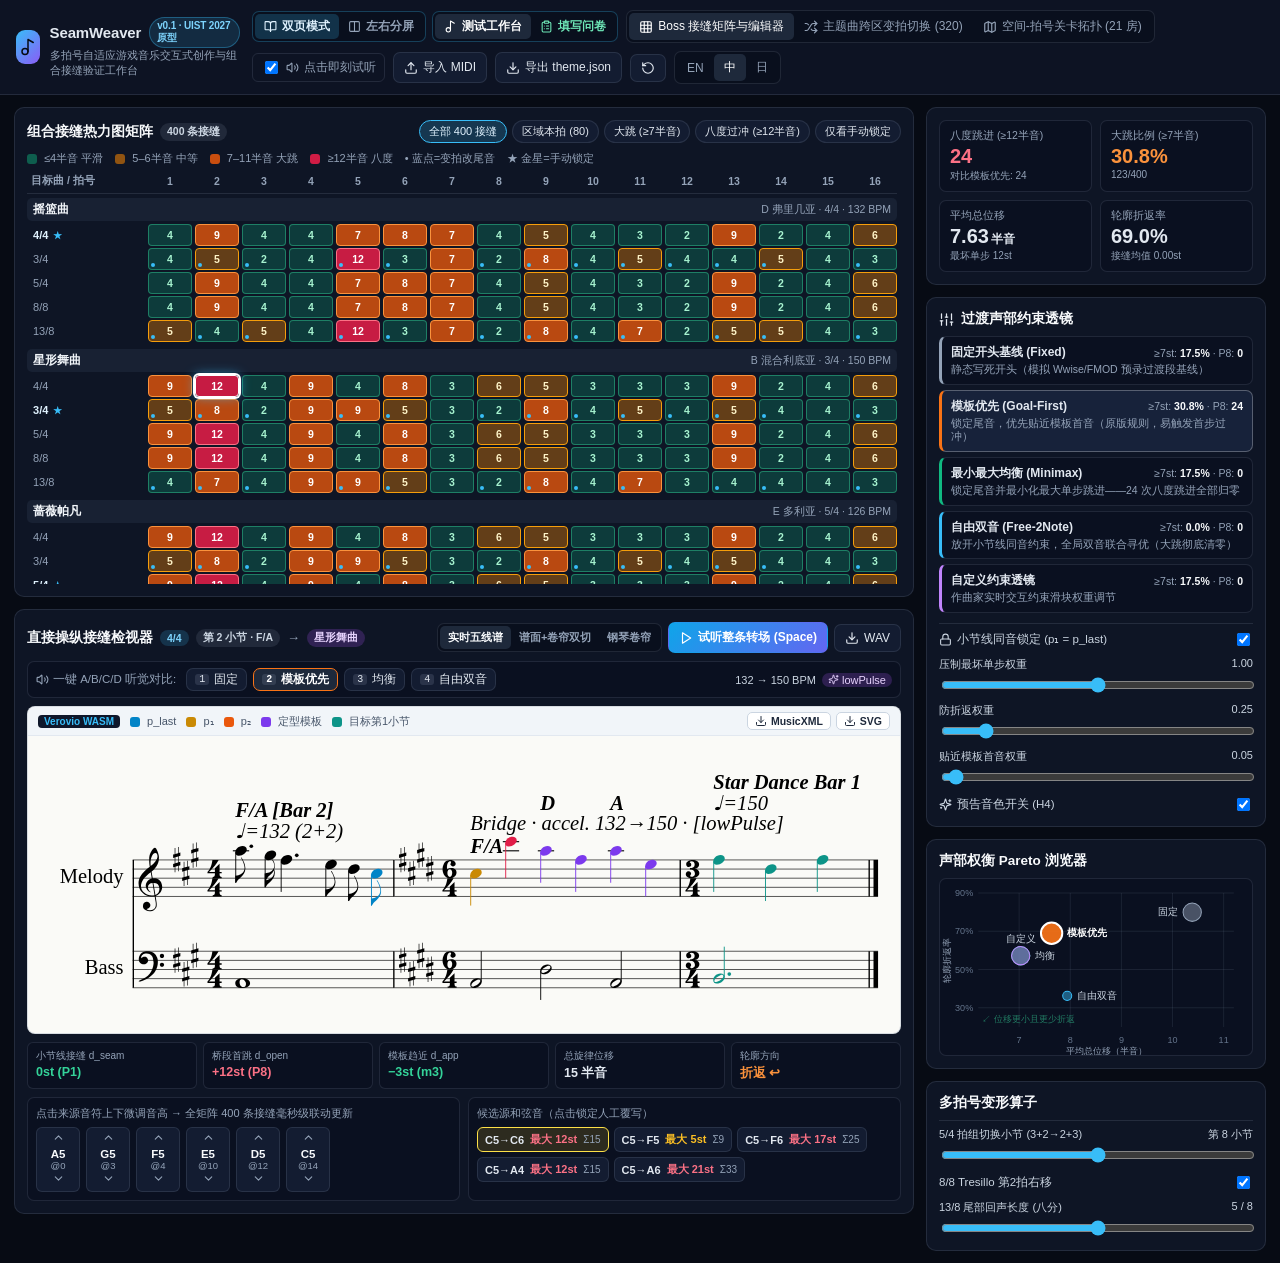
==== seamweaver/index.html @ 428456dc "Add hidden SeamWeaver user study app and survey under /seamweaver" ====
<!doctype html>
<html lang="en">
  <head>
    <meta charset="UTF-8" />
    <meta name="viewport" content="width=device-width, initial-scale=1.0" />
    <link rel="icon" href="data:image/svg+xml,<svg xmlns='http://www.w3.org/2000/svg' viewBox='0 0 32 32'><rect width='32' height='32' rx='8' fill='%2338bdf8'/><text x='16' y='22' text-anchor='middle' font-size='18' fill='%23070b14' font-weight='bold'>S</text></svg>" />
    <title>SeamWeaver — Interactive Polymetric Adaptive Music Authoring & Seam Verification</title>
    <script type="module" crossorigin src="./assets/index-zgmOmuV4.js"></script>
    <link rel="stylesheet" crossorigin href="./assets/index-CkxKCm-o.css">
  </head>
  <body>
    <div id="root"></div>
  </body>
</html>
---- seamweaver/assets/index-CkxKCm-o.css ----
:root{--bg: #070b14;--panel: #0e1525;--panel-2: #131c31;--border: rgba(148, 163, 184, .16);--text: #e2e8f0;--muted: #94a3b8;--cyan: #38bdf8;--emerald: #10b981;--purple: #a855f7;--amber: #f59e0b;--rose: #fb7185}*{box-sizing:border-box}html,body,#root{margin:0;padding:0;min-height:100vh;background:var(--bg);color:var(--text);font-family:-apple-system,BlinkMacSystemFont,Inter,Noto Sans SC,Hiragino Sans,sans-serif;font-size:13px;-webkit-font-smoothing:antialiased}.app-shell{display:flex;flex-direction:column;min-height:100vh}.topbar{display:flex;align-items:center;justify-content:space-between;gap:12px;padding:10px 16px;background:#0e1525f0;border-bottom:1px solid var(--border);position:sticky;top:0;z-index:20;-webkit-backdrop-filter:blur(8px);backdrop-filter:blur(8px)}.brand{display:flex;align-items:center;gap:10px}.brand-icon{width:34px;height:34px;border-radius:9px;background:linear-gradient(135deg,#38bdf8,#8b5cf6);display:grid;place-items:center;color:#070b14}.brand-title{font-size:15px;font-weight:700;letter-spacing:-.01em;display:flex;align-items:center;gap:8px}.version-pill{font-size:10px;font-weight:600;padding:2px 7px;border-radius:999px;background:#38bdf824;color:#7dd3fc;border:1px solid rgba(56,189,248,.35)}.brand-sub{font-size:11px;color:var(--muted)}.topbar-controls{display:flex;align-items:center;gap:8px;flex-wrap:wrap}.tab-switch,.lang-switch{display:inline-flex;background:#090f1d;border:1px solid var(--border);border-radius:7px;padding:2px}.tab-switch button,.lang-switch button{border:none;background:transparent;color:var(--muted);padding:5px 10px;border-radius:5px;cursor:pointer;display:inline-flex;align-items:center;gap:5px;font-size:12px;font-weight:500}.tab-switch button.active,.lang-switch button.active{background:#1e293b;color:#fff}.auto-audition-toggle{display:inline-flex;align-items:center;gap:5px;padding:4px 8px;border-radius:6px;border:1px solid var(--border);color:var(--muted);font-size:11.5px;cursor:pointer}.btn-ghost,.btn-primary,.btn-chip,.btn-ab{border:1px solid var(--border);background:#131c31;color:var(--text);border-radius:7px;padding:6px 10px;font-size:12px;cursor:pointer;display:inline-flex;align-items:center;gap:5px;transition:all .12s ease}.btn-ghost:hover,.btn-chip:hover,.btn-ab:hover{background:#1e293b;border-color:#94a3b861}.btn-primary{background:linear-gradient(135deg,#0ea5e9,#6366f1);border-color:transparent;color:#fff;font-weight:600}.btn-primary.playing{background:linear-gradient(135deg,#e11d48,#f97316)}.btn-warn{border-color:#fbbf2473;color:#fde68a}.btn-chip{padding:3px 9px;font-size:11px;border-radius:999px}.btn-chip.active{background:#38bdf833;border-color:#38bdf8;color:#e0f2fe}.btn-chip.btn-accent{background:#a855f738;border-color:#a855f7;color:#f3e8ff}.status-banner{background:#10b98124;border-bottom:1px solid rgba(16,185,129,.35);color:#a7f3d0;padding:6px 16px;display:flex;justify-content:space-between;align-items:center;font-size:12px}.status-banner button{background:none;border:none;color:inherit;cursor:pointer;font-size:15px}.workspace{display:grid;grid-template-columns:minmax(0,1fr) 340px;gap:12px;padding:12px 14px;flex:1}.left-main{display:flex;flex-direction:column;gap:12px;min-width:0}.right-rail{display:flex;flex-direction:column;gap:12px}.panel{background:var(--panel);border:1px solid var(--border);border-radius:10px;padding:12px}.panel-header{display:flex;align-items:center;justify-content:space-between;gap:8px;flex-wrap:wrap;margin-bottom:8px}.panel-title-row{display:flex;align-items:center;gap:7px;flex-wrap:wrap}.panel-header h2{margin:0;font-size:13.5px;font-weight:700;color:#f8fafc}.badge{font-size:10.5px;font-weight:600;padding:2px 7px;border-radius:999px;display:inline-flex;align-items:center;gap:4px}.badge-subtle{background:#94a3b824;color:#cbd5e1}.badge-cyan{background:#38bdf82e;color:#7dd3fc}.badge-purple{background:#a855f738;color:#e9d5ff}.badge-blue{background:#3b82f638;color:#93c5fd}.badge-gold{background:#facc1533;color:#fde047}.arrow-sep{color:var(--muted)}.filter-row{display:flex;gap:5px;flex-wrap:wrap}.matrix-legend{display:flex;align-items:center;gap:12px;flex-wrap:wrap;font-size:11px;color:var(--muted);margin-bottom:8px}.swatch{display:inline-block;width:10px;height:10px;border-radius:3px;margin-right:4px;vertical-align:middle}.matrix-scroll{overflow-x:auto;max-height:410px;overflow-y:auto;padding-right:4px}.matrix-bar-header,.matrix-row{display:grid;gap:3px;align-items:center}.matrix-bar-header{position:sticky;top:0;background:var(--panel);z-index:4;padding-bottom:5px;border-bottom:1px solid var(--border);margin-bottom:4px}.matrix-corner,.matrix-bar-col{font-size:10.5px;font-weight:600;color:var(--muted);text-align:center}.matrix-corner{text-align:left;padding-left:4px}.matrix-track-group{margin-bottom:7px}.matrix-track-banner{display:flex;align-items:baseline;justify-content:space-between;padding:3px 6px;background:#1e293ba6;border-radius:5px;margin-bottom:3px}.track-name{font-weight:700;font-size:12px;color:#f1f5f9}.track-meta{font-size:10.5px;color:var(--muted)}.matrix-row{margin-bottom:2px}.matrix-row-label{display:flex;align-items:center;gap:5px;padding-left:6px;font-size:11px;color:var(--muted)}.matrix-row-label.is-canonical{color:#e0f2fe;font-weight:700}.meter-pill{font-variant-numeric:tabular-nums}.canon-tag{color:#38bdf8;font-size:10px}.matrix-cell{position:relative;height:22px;border-radius:4px;border:1px solid transparent;font-size:10.5px;font-weight:700;font-variant-numeric:tabular-nums;cursor:pointer;display:grid;place-items:center;padding:0;transition:transform .08s ease}.matrix-cell:hover{transform:scale(1.12);z-index:3}.matrix-cell.selected{box-shadow:0 0 0 2px #fff,0 0 12px #38bdf8b3;z-index:4}.matrix-cell.dimmed{opacity:.14}.cell-bdot{position:absolute;bottom:2px;left:2px;width:4px;height:4px;border-radius:50%;background:#38bdf8}.cell-pin{position:absolute;top:-1px;right:1px;font-size:8px;color:#fde047}.inspector-actions{display:flex;align-items:center;gap:6px}.ab-bar{display:flex;align-items:center;gap:6px;flex-wrap:wrap;margin-bottom:8px;padding:6px 8px;background:#0a1020;border:1px solid var(--border);border-radius:7px}.ab-label{display:inline-flex;align-items:center;gap:4px;color:var(--muted);font-size:11.5px;margin-right:4px}.btn-ab{padding:3px 8px;font-size:11.5px}.btn-ab.active{background:#1e293b;color:#fff;font-weight:700}.btn-ab kbd{background:#94a3b82e;padding:0 4px;border-radius:3px;font-size:10px}.tempo-pill{margin-left:auto;font-size:11px;color:#cbd5e1;display:inline-flex;align-items:center;gap:6px}.preview-tag{display:inline-flex;align-items:center;gap:3px;background:#a855f738;color:#e9d5ff;padding:1px 6px;border-radius:999px}.piano-roll-wrap{background:#090e1a;border:1px solid var(--border);border-radius:8px;overflow:hidden}.piano-roll-svg{width:100%;height:auto;display:block}.seam-readout-strip{display:grid;grid-template-columns:repeat(5,1fr);gap:6px;margin-top:8px}.readout-box{background:#0a1020;border:1px solid var(--border);border-radius:6px;padding:6px 8px;display:flex;flex-direction:column;gap:2px}.r-label{font-size:10px;color:var(--muted)}.r-val{font-size:12.5px;font-weight:700;font-variant-numeric:tabular-nums}.inspector-subgrid{display:grid;grid-template-columns:1fr 1fr;gap:8px;margin-top:8px}.subbox{background:#0a1020;border:1px solid var(--border);border-radius:7px;padding:8px}.subbox-title{font-size:11px;color:var(--muted);margin-bottom:6px}.note-nudge-row{display:flex;gap:6px;flex-wrap:wrap}.note-chip{display:flex;flex-direction:column;align-items:center;background:#131c31;border:1px solid var(--border);border-radius:6px;padding:2px 5px;min-width:44px}.nudge-btn{background:none;border:none;color:var(--muted);cursor:pointer;padding:1px}.nudge-btn:hover{color:#38bdf8}.note-name{font-weight:700;font-size:11.5px;color:#f8fafc}.note-step{font-size:9.5px;color:var(--muted)}.cand-list{display:flex;flex-wrap:wrap;gap:5px}.cand-pill{border:1px solid var(--border);background:#131c31;color:var(--text);border-radius:6px;padding:4px 7px;font-size:11px;cursor:pointer;display:inline-flex;align-items:center;gap:6px}.cand-pill:hover{border-color:#38bdf8}.cand-pill.current{border-color:#fde047;background:#facc1524}.cand-pitches,.cand-max{font-weight:700}.cand-tot{color:var(--muted);font-size:10px}.kpi-grid{display:grid;grid-template-columns:1fr 1fr;gap:8px}.kpi-card{background:#0a1020;border:1px solid var(--border);border-radius:7px;padding:8px 10px;display:flex;flex-direction:column;gap:2px}.kpi-label{font-size:10.5px;color:var(--muted)}.kpi-value{font-size:20px;font-weight:800;font-variant-numeric:tabular-nums;line-height:1.1}.kpi-value small{font-size:12px;font-weight:600;margin-left:2px}.kpi-delta{font-size:10px;color:var(--muted)}.strategy-list{display:flex;flex-direction:column;gap:5px;margin-bottom:10px}.strat-card{text-align:left;background:#0a1020;border:1px solid var(--border);border-left:3.5px solid transparent;border-radius:7px;padding:7px 9px;cursor:pointer;color:var(--text)}.strat-card.active{background:#17223a;border-color:#ffffff47}.strat-top{display:flex;justify-content:space-between;align-items:center;margin-bottom:2px}.strat-name{font-weight:700;font-size:12px}.strat-mini{font-size:10.5px;color:var(--muted)}.strat-mini b{color:#f8fafc}.strat-desc{font-size:10.5px;color:var(--muted);line-height:1.3}.sliders-box{display:flex;flex-direction:column;gap:8px;padding-top:6px;border-top:1px solid var(--border)}.toggle-row{display:flex;justify-content:space-between;align-items:center;font-size:11.5px;color:#cbd5e1;cursor:pointer}.toggle-row span{display:inline-flex;align-items:center;gap:5px}.slider-row{display:flex;flex-direction:column;gap:3px}.slider-head{display:flex;justify-content:space-between;font-size:11px;color:#cbd5e1}.slider-row input[type=range]{width:100%;accent-color:#38bdf8}.pareto-svg{width:100%;height:auto;display:block;background:#0a1020;border:1px solid var(--border);border-radius:7px}.spatial-desc{margin:0;color:var(--muted);font-size:12px}.spatial-svg{width:100%;height:auto;background:#090e1a;border:1px solid var(--border);border-radius:8px;display:block}.spatial-legend{display:flex;gap:14px;flex-wrap:wrap;margin-top:10px;font-size:11.5px;color:var(--muted)}.cross-meter-wrap{display:flex;flex-direction:column;gap:12px}.preset-grid{display:grid;grid-template-columns:repeat(3,1fr);gap:8px}.preset-card{text-align:left;background:#0a1020;border:1px solid var(--border);border-radius:8px;padding:8px 10px;cursor:pointer;color:var(--text);transition:all .12s ease}.preset-card:hover{border-color:#38bdf88c;background:#131e36}.preset-card.active{border-color:#38bdf8;background:#38bdf824}.preset-top{display:flex;justify-content:space-between;align-items:center;gap:6px;margin-bottom:3px}.preset-label{font-weight:700;font-size:12px;color:#f8fafc}.preset-portal{font-size:10px;font-family:ui-monospace,SFMono-Regular,Menlo,monospace;padding:1px 6px;border-radius:4px;background:#facc1526;color:#fde047}.preset-note{font-size:10.5px;color:var(--muted);line-height:1.35}.cross-controls-row{display:flex;align-items:center;gap:10px;flex-wrap:wrap;margin-bottom:10px}.meter-picker-group,.bpm-mode-toggle{display:inline-flex;align-items:center;gap:5px;flex-wrap:wrap}.bpm-mode-toggle{margin-left:auto;color:var(--muted)}.picker-label{font-size:11.5px;color:var(--muted);font-weight:600}.cross-bar-strip{display:grid;grid-template-columns:repeat(8,1fr);gap:5px}.cross-bar-btn{background:#0a1020;border:1px solid var(--border);border-radius:6px;padding:5px 6px;color:var(--text);cursor:pointer;display:flex;flex-direction:column;align-items:center;gap:1px;transition:transform .08s ease}.cross-bar-btn:hover{transform:translateY(-1px);background:#131e36}.cross-bar-btn.selected{background:#1d2b48;box-shadow:0 0 0 1.5px #fff}.cb-num{font-size:10px;color:var(--muted);font-weight:600}.cb-chord{font-size:11.5px;font-weight:700;color:#f8fafc}.cb-leap{font-size:10.5px;font-weight:700}.view-mode-switch{display:inline-flex;background:#090f1d;border:1px solid var(--border);border-radius:7px;padding:2px}.view-mode-switch button{border:none;background:transparent;color:var(--muted);padding:4px 8px;border-radius:5px;font-size:11px;font-weight:600;cursor:pointer}.view-mode-switch button.active{background:#1e293b;color:#f8fafc}.score-card{background:#fafaf7;border:1px solid rgba(148,163,184,.35);border-radius:8px;overflow:hidden;margin-bottom:8px;color:#1e293b}.score-toolbar{display:flex;justify-content:space-between;align-items:center;gap:8px;flex-wrap:wrap;padding:5px 10px;background:#f1f5f9;border-bottom:1px solid #e2e8f0;font-size:11px;color:#475569}.score-legend{display:flex;align-items:center;gap:10px;flex-wrap:wrap}.score-engine-badge{font-size:10px;font-weight:700;padding:1px 6px;border-radius:4px;background:#0f172a;color:#38bdf8}.score-export-btns{display:inline-flex;gap:5px}.btn-score-mini{border:1px solid #cbd5e1;background:#fff;color:#1e293b;border-radius:5px;padding:2px 7px;font-size:10.5px;font-weight:600;cursor:pointer;display:inline-flex;align-items:center;gap:4px}.btn-score-mini:hover{background:#e2e8f0}.score-svg-host{padding:6px 10px 8px;overflow-x:auto}.score-svg-host svg{width:100%;height:auto;display:block}.score-svg-host g.sw-note-active{fill:#0284c7!important;stroke:#0284c7!important;filter:drop-shadow(0 0 6px rgba(14,165,233,.75))}.score-loading{display:flex;align-items:center;justify-content:center;gap:8px;padding:26px 12px;font-size:12px;color:#475569}.score-error{padding:12px;color:#be123c;font-size:12px}@keyframes spin{0%{transform:rotate(0)}to{transform:rotate(360deg)}}.spin{animation:spin 1s linear infinite}@media(max-width:1150px){.workspace{grid-template-columns:1fr}.preset-grid{grid-template-columns:repeat(2,1fr)}}.app-shell.split-mode{height:100vh;overflow:hidden}.study-mode-group{display:inline-flex;align-items:center;gap:6px}.layout-switch,.page-switch{display:inline-flex;background:#090f1d;border:1px solid rgba(56,189,248,.28);border-radius:7px;padding:2px}.layout-switch button,.page-switch button{border:none;background:transparent;color:var(--muted);padding:5px 9px;border-radius:5px;cursor:pointer;display:inline-flex;align-items:center;gap:5px;font-size:11.5px;font-weight:600;white-space:nowrap}.layout-switch button.active{background:#38bdf833;color:#e0f2fe}.page-switch button.active{background:#1e293b;color:#fff}.page-switch button.survey-cta{color:#6ee7b7}.page-switch button.survey-cta.active{background:linear-gradient(135deg,#059669,#0284c7);color:#fff}.split-container{display:flex;flex:1;min-height:0;overflow:hidden;position:relative}.split-left-pane{overflow-y:auto;overflow-x:hidden;min-width:0;height:100%;container-type:inline-size;container-name:studio}@container studio (max-width: 1120px){.workspace{grid-template-columns:1fr}.preset-grid{grid-template-columns:repeat(2,1fr)}}.split-divider{width:9px;flex-shrink:0;cursor:col-resize;background:#0b1222;border-left:1px solid var(--border);border-right:1px solid var(--border);display:flex;align-items:center;justify-content:center;transition:background .12s ease;-webkit-user-select:none;user-select:none}.split-divider:after{content:"";width:3px;height:44px;border-radius:999px;background:#94a3b873}.split-divider:hover,.split-divider.dragging{background:#38bdf838}.split-divider:hover:after,.split-divider.dragging:after{background:#38bdf8}.split-right-pane{display:flex;flex-direction:column;min-width:0;height:100%;background:#f1f5f9}.survey-pane-header{display:flex;align-items:center;justify-content:space-between;gap:10px;padding:7px 12px;background:#0f172a;border-bottom:1px solid rgba(148,163,184,.22);color:#e2e8f0;font-size:12px;flex-shrink:0}.survey-pane-title{display:inline-flex;align-items:center;gap:6px;font-weight:700;color:#7dd3fc}.survey-ext-link{display:inline-flex;align-items:center;gap:4px;font-size:11.5px;font-weight:600;color:#cbd5e1;text-decoration:none;padding:3px 8px;border-radius:5px;border:1px solid rgba(148,163,184,.25);background:#1e293b99}.survey-ext-link:hover{color:#fff;border-color:#38bdf8}.survey-iframe-wrap{position:relative;flex:1;min-height:0;display:flex}.survey-iframe{width:100%;height:100%;flex:1;border:none;background:#f8fafc}.iframe-drag-shield{position:absolute;top:0;right:0;bottom:0;left:0;z-index:10;cursor:col-resize}.full-survey-page{display:flex;flex-direction:column;flex:1;min-height:calc(100vh - 58px)}.full-page-bar{padding:8px 18px}.btn-back-studio{border:1px solid rgba(56,189,248,.45);background:#38bdf829;color:#e0f2fe;border-radius:6px;padding:4px 10px;font-size:12px;font-weight:600;cursor:pointer;display:inline-flex;align-items:center;gap:5px}.btn-back-studio:hover{background:#38bdf847}.full-survey-iframe{min-height:calc(100vh - 100px)}@media(max-width:860px){.app-shell.split-mode{height:auto;overflow:visible}.split-container{flex-direction:column;overflow:visible}.split-left-pane,.split-right-pane{width:100%!important;height:auto}.split-divider{display:none}.split-right-pane{min-height:75vh}}
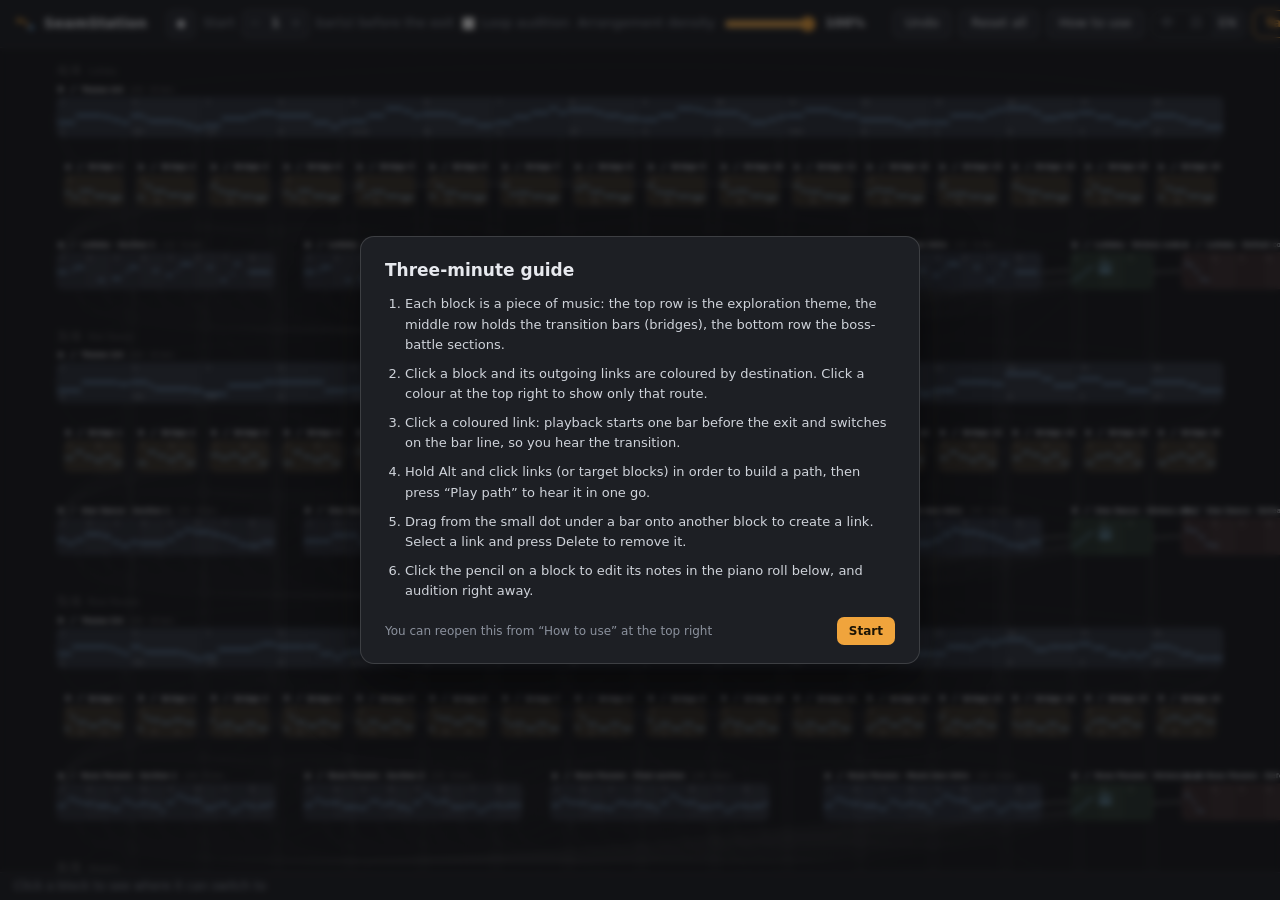
==== commit a3a20a93: "Replace SeamWeaver with the SeamStation web workstation under /seamweaver Transition graph with audi" ====
--- a/seamweaver/index.html
+++ b/seamweaver/index.html
@@ -1,14 +1,66 @@
 <!doctype html>
-<html lang="en">
-  <head>
-    <meta charset="UTF-8" />
-    <meta name="viewport" content="width=device-width, initial-scale=1.0" />
-    <link rel="icon" href="data:image/svg+xml,<svg xmlns='http://www.w3.org/2000/svg' viewBox='0 0 32 32'><rect width='32' height='32' rx='8' fill='%2338bdf8'/><text x='16' y='22' text-anchor='middle' font-size='18' fill='%23070b14' font-weight='bold'>S</text></svg>" />
-    <title>SeamWeaver — Interactive Polymetric Adaptive Music Authoring & Seam Verification</title>
-    <script type="module" crossorigin src="./assets/index-zgmOmuV4.js"></script>
-    <link rel="stylesheet" crossorigin href="./assets/index-CkxKCm-o.css">
-  </head>
-  <body>
-    <div id="root"></div>
-  </body>
+<html lang="zh">
+<head>
+<meta charset="utf-8">
+<meta name="viewport" content="width=device-width, initial-scale=1">
+<meta name="robots" content="noindex">
+<title>SeamStation</title>
+<link rel="icon" href="data:image/svg+xml,<svg xmlns='http://www.w3.org/2000/svg' viewBox='0 0 32 32'><rect width='32' height='32' rx='8' fill='%231d1f24'/><path d='M8 11h6c5 0 3 10 9 10h1' fill='none' stroke='%23f0a43c' stroke-width='2.4' stroke-linecap='round'/><circle cx='8' cy='11' r='3' fill='%23f0a43c'/><circle cx='24' cy='21' r='3' fill='%2362b0ff'/></svg>">
+<link rel="stylesheet" href="style.css?v=7cf97dd6">
+</head>
+<body>
+<header id="bar">
+  <div class="brand">
+    <svg viewBox="0 0 32 32" width="22" height="22" aria-hidden="true"><path d="M7 11h7c5 0 3 10 9 10h2" fill="none" stroke="#f0a43c" stroke-width="2.4" stroke-linecap="round"/><circle cx="7" cy="11" r="3.2" fill="#f0a43c"/><circle cx="25" cy="21" r="3.2" fill="#62b0ff"/></svg>
+    <span>SeamStation</span>
+  </div>
+  <div class="group">
+    <button id="btnStop" class="icon" title="Space"><svg viewBox="0 0 16 16" width="12" height="12"><rect x="3" y="3" width="10" height="10" rx="1.5" fill="currentColor"/></svg></button>
+    <label class="field"><span data-t="preroll"></span>
+      <span class="stepper"><button id="preMinus">−</button><b id="preVal">1</b><button id="prePlus">+</button></span>
+      <span data-t="prerollUnit"></span></label>
+    <label class="check"><input type="checkbox" id="loop"><span data-t="loop"></span></label>
+    <label class="field"><span data-t="thickness"></span><input type="range" id="thick" min="0" max="1" step="0.01" value="1"><b id="thickVal">100%</b></label>
+  </div>
+  <div class="group" id="chainBox" hidden>
+    <button id="btnChain" class="primary"><svg viewBox="0 0 16 16" width="11" height="11"><path d="M4 2.5v11l9-5.5z" fill="currentColor"/></svg><span data-t="chain"></span><b id="chainN"></b></button>
+    <button id="btnChainClear" data-t="clear"></button>
+  </div>
+  <div class="spacer"></div>
+  <div class="group">
+    <button id="btnUndo" data-t="undo" title="⌘Z"></button>
+    <button id="btnReset" data-t="reset"></button>
+    <button id="btnHelp" data-t="help"></button>
+    <span class="langs" id="langs"></span>
+    <a id="btnSurvey" class="primary ghost" href="survey.html" data-t="survey"></a>
+  </div>
+</header>
+<main id="stage">
+  <canvas id="graph"></canvas>
+  <aside id="legend" hidden><h4 data-t="channels"></h4><ul id="legendList"></ul></aside>
+  <section id="editor" hidden>
+    <div class="edbar">
+      <b id="edName"></b><span id="edMeta" class="dim"></span>
+      <div id="edTracks" class="tabs"></div>
+      <div class="spacer"></div>
+      <label class="check"><input type="checkbox" id="edGhost" checked><span data-t="ghost"></span></label>
+      <button id="edPlay" data-t="playBlock"></button>
+      <button id="edFrom" data-t="playFromSource"></button>
+      <button id="edReset" data-t="resetBlock"></button>
+      <button id="edClose" class="icon" title="Esc">✕</button>
+    </div>
+    <canvas id="roll"></canvas>
+    <div class="edhint dim" data-t="edHint"></div>
+  </section>
+</main>
+<footer id="status">
+  <span id="stPlay"></span>
+  <span id="stLink"></span>
+  <span class="spacer"></span>
+  <span id="stHint" class="dim"></span>
+</footer>
+<div id="toast" hidden></div>
+<div id="help" hidden><div class="card"><h2 data-t="helpTitle"></h2><ol id="helpList"></ol><div class="row"><span class="dim" data-t="dontShow"></span><button id="helpOk" class="primary" data-t="helpOk"></button></div></div></div>
+<script type="module" src="app.js?v=7cf97dd6"></script>
+</body>
 </html>
--- a/seamweaver/style.css
+++ b/seamweaver/style.css
@@ -0,0 +1,69 @@
+:root {
+  --bg: #131417; --canvas: #17181c; --panel: #1d1f24; --panel2: #262930; --line: rgba(255,255,255,.08); --line2: rgba(255,255,255,.14);
+  --text: #e7e9ee; --dim: #8b919d; --accent: #f0a43c; --play: #62b0ff; --danger: #ff7a7a;
+  --font: "Inter", system-ui, -apple-system, "PingFang SC", "Hiragino Sans", "Yu Gothic UI", "Noto Sans CJK SC", "Segoe UI", sans-serif;
+}
+* { box-sizing: border-box; }
+html, body { height: 100%; margin: 0; background: var(--bg); color: var(--text); font: 13px/1.4 var(--font); overflow: hidden; -webkit-font-smoothing: antialiased; }
+button, input, a { font: inherit; color: inherit; }
+[hidden] { display: none !important; }
+.dim { color: var(--dim); }
+.spacer { flex: 1; }
+
+#bar { height: 48px; white-space: nowrap; overflow: hidden; display: flex; align-items: center; gap: 14px; padding: 0 14px; background: var(--panel); border-bottom: 1px solid var(--line); user-select: none; }
+.brand { display: flex; align-items: center; gap: 8px; font-weight: 650; letter-spacing: .2px; font-size: 14px; margin-right: 6px; }
+.group { display: flex; align-items: center; gap: 8px; flex: none; }
+.group + .group { padding-left: 14px; border-left: 1px solid var(--line); }
+.spacer + .group { border-left: 0; }
+button, a.primary { height: 28px; padding: 0 11px; border-radius: 7px; border: 1px solid var(--line2); background: var(--panel2); cursor: pointer; display: inline-flex; align-items: center; gap: 6px; text-decoration: none; white-space: nowrap; transition: background .12s, border-color .12s; }
+button:hover, a.primary:hover { background: #30343c; border-color: rgba(255,255,255,.22); }
+button:active { transform: translateY(.5px); }
+button.icon { width: 28px; padding: 0; justify-content: center; }
+button.primary, a.primary { background: var(--accent); border-color: transparent; color: #1b1405; font-weight: 600; }
+button.primary:hover, a.primary:hover { background: #f6b458; }
+a.primary.ghost { background: transparent; border-color: var(--accent); color: var(--accent); }
+a.primary.ghost:hover { background: rgba(240,164,60,.12); }
+button.primary b { background: rgba(0,0,0,.18); border-radius: 9px; padding: 0 6px; font-size: 11px; }
+.field { display: inline-flex; align-items: center; gap: 7px; color: var(--dim); }
+.field b { color: var(--text); font-weight: 600; font-variant-numeric: tabular-nums; min-width: 14px; text-align: center; }
+.stepper { display: inline-flex; align-items: center; border: 1px solid var(--line2); border-radius: 7px; overflow: hidden; background: var(--panel2); }
+.stepper button { border: 0; border-radius: 0; height: 26px; width: 24px; padding: 0; justify-content: center; background: transparent; }
+.stepper b { padding: 0 4px; }
+.check { display: inline-flex; align-items: center; gap: 6px; cursor: pointer; color: var(--dim); }
+.check input { accent-color: var(--accent); margin: 0; }
+input[type=range] { width: 92px; accent-color: var(--accent); }
+.langs { display: inline-flex; border: 1px solid var(--line2); border-radius: 7px; overflow: hidden; }
+.langs button { border: 0; border-radius: 0; height: 26px; padding: 0 8px; background: transparent; color: var(--dim); }
+.langs button.on { background: var(--panel2); color: var(--text); }
+
+#stage { position: absolute; top: 48px; bottom: 28px; left: 0; right: 0; display: flex; flex-direction: column; }
+#graph { flex: 1; width: 100%; min-height: 0; display: block; background: var(--canvas); cursor: default; touch-action: none; }
+#legend { position: absolute; top: 14px; right: 14px; min-width: 200px; background: rgba(29,31,36,.94); backdrop-filter: blur(8px); border: 1px solid var(--line2); border-radius: 11px; box-shadow: 0 10px 30px rgba(0,0,0,.35); user-select: none; }
+#legend h4 { margin: 0; padding: 9px 12px 7px; font-size: 11px; font-weight: 600; color: var(--dim); letter-spacing: .3px; cursor: grab; }
+#legend ul { list-style: none; margin: 0; padding: 0 5px 6px; }
+#legend li { display: flex; align-items: center; gap: 9px; padding: 6px 8px; border-radius: 7px; cursor: pointer; }
+#legend li:hover { background: rgba(255,255,255,.06); }
+#legend li.on { background: rgba(255,255,255,.1); }
+#legend li.off { opacity: .38; }
+#legend i { width: 12px; height: 12px; border-radius: 4px; flex: none; }
+#legend em { font-style: normal; color: var(--dim); margin-left: auto; padding-left: 12px; font-variant-numeric: tabular-nums; font-size: 12px; }
+
+#editor { height: 46%; min-height: 260px; background: var(--panel); border-top: 1px solid var(--line2); display: flex; flex-direction: column; }
+.edbar { display: flex; align-items: center; gap: 9px; padding: 8px 12px; border-bottom: 1px solid var(--line); flex-wrap: wrap; }
+.edbar b { font-size: 13px; }
+.tabs { display: flex; gap: 4px; flex-wrap: wrap; margin-left: 8px; }
+.tabs button { height: 26px; padding: 0 9px; background: transparent; color: var(--dim); }
+.tabs button.on { background: var(--panel2); color: var(--text); border-color: rgba(255,255,255,.28); }
+.tabs button i { width: 8px; height: 8px; border-radius: 50%; }
+#roll { flex: 1; min-height: 0; width: 100%; display: block; background: #16171b; touch-action: none; }
+.edhint { padding: 5px 12px; font-size: 11.5px; border-top: 1px solid var(--line); }
+
+#status { position: absolute; bottom: 0; left: 0; right: 0; height: 28px; display: flex; align-items: center; gap: 16px; padding: 0 14px; background: var(--panel); border-top: 1px solid var(--line); font-size: 12px; white-space: nowrap; overflow: hidden; }
+#stPlay b { color: var(--play); font-weight: 600; }
+#stLink button { height: 20px; padding: 0 8px; font-size: 11px; margin-left: 8px; color: var(--danger); border-color: rgba(255,122,122,.4); background: transparent; }
+#toast { position: absolute; left: 50%; bottom: 44px; transform: translateX(-50%); background: #2d3038; border: 1px solid var(--line2); padding: 8px 14px; border-radius: 9px; box-shadow: 0 8px 24px rgba(0,0,0,.4); font-size: 12.5px; }
+#help { position: absolute; inset: 0; background: rgba(10,11,13,.6); backdrop-filter: blur(3px); display: grid; place-items: center; z-index: 10; }
+#help .card { width: min(560px, 92vw); background: var(--panel); border: 1px solid var(--line2); border-radius: 14px; padding: 22px 24px 18px; box-shadow: 0 24px 60px rgba(0,0,0,.5); }
+#help h2 { margin: 0 0 12px; font-size: 17px; }
+#help ol { margin: 0 0 16px; padding-left: 20px; display: grid; gap: 9px; color: #cfd3da; line-height: 1.55; }
+#help .row { display: flex; align-items: center; justify-content: space-between; gap: 12px; font-size: 12px; }
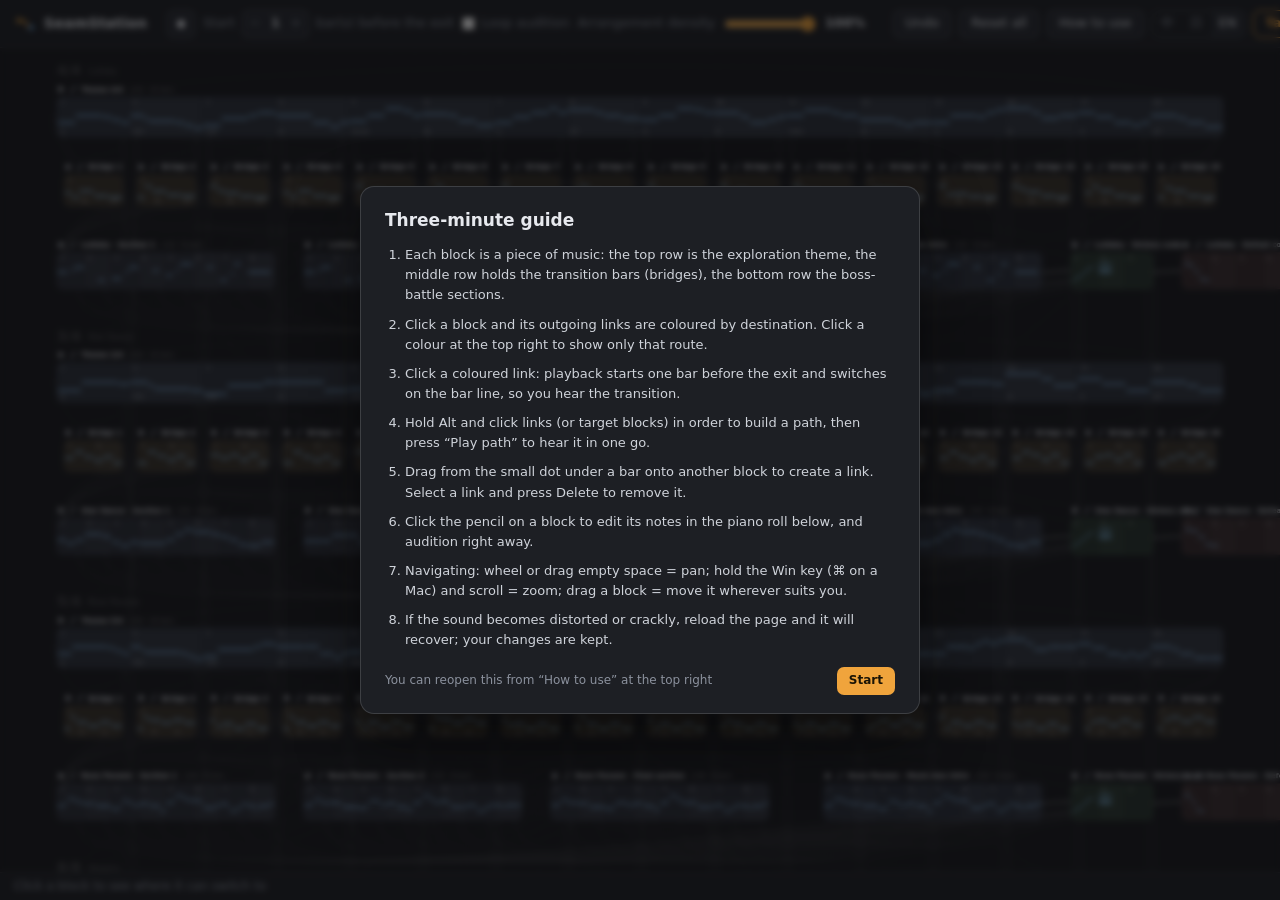
==== commit fda37263: "SeamStation web: draggable blocks, Win/Cmd+wheel zoom, audio hardening Co-Authored-By: Claude Fable " ====
--- a/seamweaver/index.html
+++ b/seamweaver/index.html
@@ -6,7 +6,7 @@
 <meta name="robots" content="noindex">
 <title>SeamStation</title>
 <link rel="icon" href="data:image/svg+xml,<svg xmlns='http://www.w3.org/2000/svg' viewBox='0 0 32 32'><rect width='32' height='32' rx='8' fill='%231d1f24'/><path d='M8 11h6c5 0 3 10 9 10h1' fill='none' stroke='%23f0a43c' stroke-width='2.4' stroke-linecap='round'/><circle cx='8' cy='11' r='3' fill='%23f0a43c'/><circle cx='24' cy='21' r='3' fill='%2362b0ff'/></svg>">
-<link rel="stylesheet" href="style.css?v=7cf97dd6">
+<link rel="stylesheet" href="style.css?v=dafa67c0">
 </head>
 <body>
 <header id="bar">
@@ -61,6 +61,6 @@
 </footer>
 <div id="toast" hidden></div>
 <div id="help" hidden><div class="card"><h2 data-t="helpTitle"></h2><ol id="helpList"></ol><div class="row"><span class="dim" data-t="dontShow"></span><button id="helpOk" class="primary" data-t="helpOk"></button></div></div></div>
-<script type="module" src="app.js?v=7cf97dd6"></script>
+<script type="module" src="app.js?v=dafa67c0"></script>
 </body>
 </html>
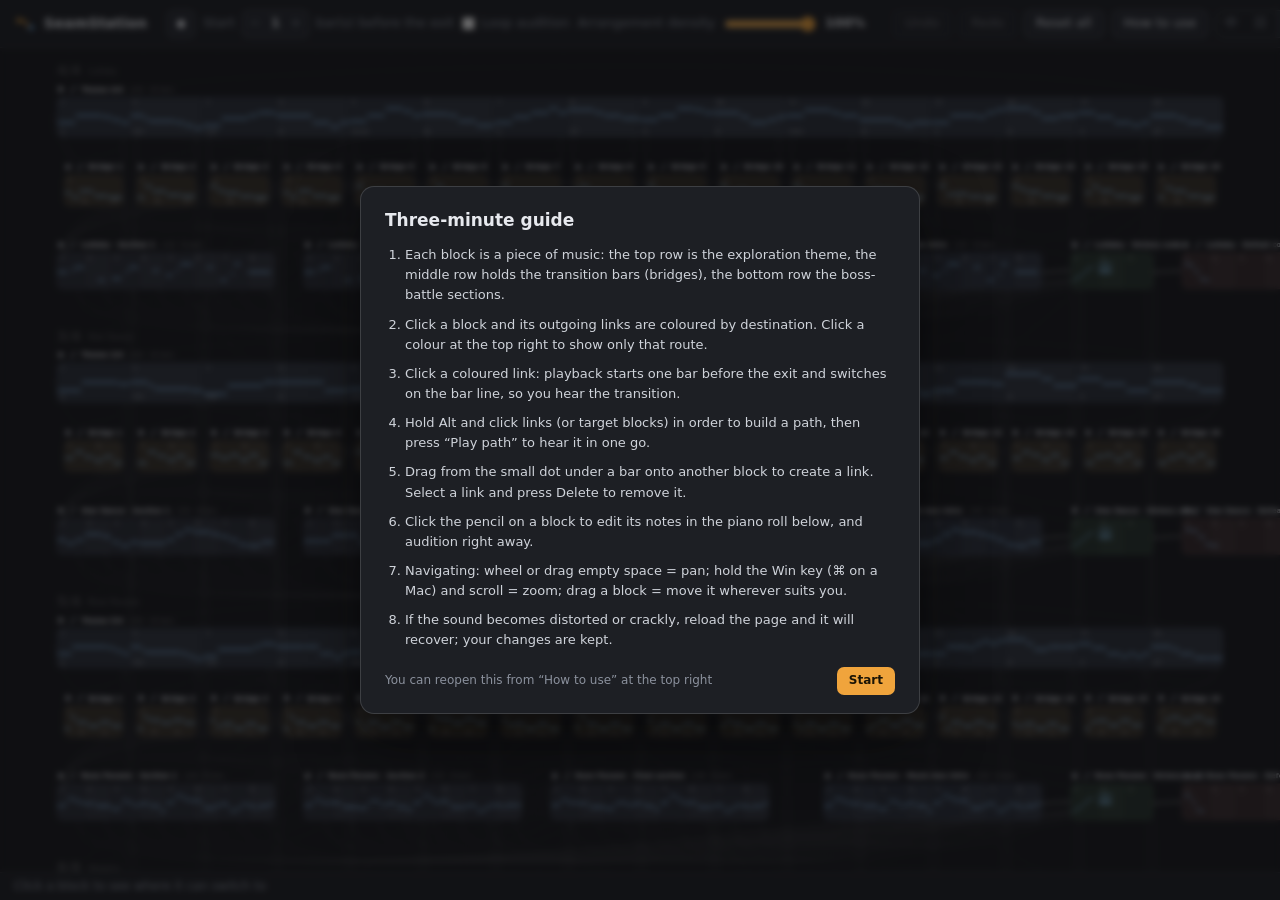
==== commit 81623a3f: "SeamStation web 38c2a31b: undo/redo covers block dragging, link-click toggle, survey v3 with consent" ====
--- a/seamweaver/index.html
+++ b/seamweaver/index.html
@@ -6,7 +6,7 @@
 <meta name="robots" content="noindex">
 <title>SeamStation</title>
 <link rel="icon" href="data:image/svg+xml,<svg xmlns='http://www.w3.org/2000/svg' viewBox='0 0 32 32'><rect width='32' height='32' rx='8' fill='%231d1f24'/><path d='M8 11h6c5 0 3 10 9 10h1' fill='none' stroke='%23f0a43c' stroke-width='2.4' stroke-linecap='round'/><circle cx='8' cy='11' r='3' fill='%23f0a43c'/><circle cx='24' cy='21' r='3' fill='%2362b0ff'/></svg>">
-<link rel="stylesheet" href="style.css?v=dafa67c0">
+<link rel="stylesheet" href="style.css?v=38c2a31b">
 </head>
 <body>
 <header id="bar">
@@ -29,6 +29,7 @@
   <div class="spacer"></div>
   <div class="group">
     <button id="btnUndo" data-t="undo" title="⌘Z"></button>
+    <button id="btnRedo" data-t="redo" title="⇧⌘Z"></button>
     <button id="btnReset" data-t="reset"></button>
     <button id="btnHelp" data-t="help"></button>
     <span class="langs" id="langs"></span>
@@ -37,7 +38,7 @@
 </header>
 <main id="stage">
   <canvas id="graph"></canvas>
-  <aside id="legend" hidden><h4 data-t="channels"></h4><ul id="legendList"></ul></aside>
+  <aside id="legend" hidden><header><h4 data-t="channels"></h4><label id="linkClickBox"><span data-t="linkClick"></span><input type="checkbox" id="linkClick" checked><i></i></label></header><ul id="legendList"></ul><p id="legendHint"></p></aside>
   <section id="editor" hidden>
     <div class="edbar">
       <b id="edName"></b><span id="edMeta" class="dim"></span>
@@ -61,6 +62,6 @@
 </footer>
 <div id="toast" hidden></div>
 <div id="help" hidden><div class="card"><h2 data-t="helpTitle"></h2><ol id="helpList"></ol><div class="row"><span class="dim" data-t="dontShow"></span><button id="helpOk" class="primary" data-t="helpOk"></button></div></div></div>
-<script type="module" src="app.js?v=dafa67c0"></script>
+<script type="module" src="app.js?v=38c2a31b"></script>
 </body>
 </html>
--- a/seamweaver/style.css
+++ b/seamweaver/style.css
@@ -18,6 +18,7 @@
 button, a.primary { height: 28px; padding: 0 11px; border-radius: 7px; border: 1px solid var(--line2); background: var(--panel2); cursor: pointer; display: inline-flex; align-items: center; gap: 6px; text-decoration: none; white-space: nowrap; transition: background .12s, border-color .12s; }
 button:hover, a.primary:hover { background: #30343c; border-color: rgba(255,255,255,.22); }
 button:active { transform: translateY(.5px); }
+button:disabled { opacity: .38; cursor: default; pointer-events: none; }
 button.icon { width: 28px; padding: 0; justify-content: center; }
 button.primary, a.primary { background: var(--accent); border-color: transparent; color: #1b1405; font-weight: 600; }
 button.primary:hover, a.primary:hover { background: #f6b458; }
@@ -40,12 +41,24 @@
 #graph { flex: 1; width: 100%; min-height: 0; display: block; background: var(--canvas); cursor: default; touch-action: none; }
 #legend { position: absolute; top: 14px; right: 14px; min-width: 200px; background: rgba(29,31,36,.94); backdrop-filter: blur(8px); border: 1px solid var(--line2); border-radius: 11px; box-shadow: 0 10px 30px rgba(0,0,0,.35); user-select: none; }
 #legend h4 { margin: 0; padding: 9px 12px 7px; font-size: 11px; font-weight: 600; color: var(--dim); letter-spacing: .3px; cursor: grab; }
+#legend header { display: flex; align-items: center; }
+#legend header h4 { flex: 1; }
+#linkClickBox { display: inline-flex; align-items: center; gap: 6px; padding: 0 10px 0 4px; font-size: 11px; color: var(--dim); cursor: pointer; white-space: nowrap; }
+#linkClickBox input { position: absolute; opacity: 0; width: 0; height: 0; }
+#linkClickBox i { width: 26px; height: 14px; border-radius: 7px; background: #565b64; position: relative; transition: background .12s; }
+#linkClickBox i::after { content: ''; position: absolute; top: 1px; left: 1px; width: 12px; height: 12px; border-radius: 50%; background: #fff; transition: left .12s; }
+#linkClickBox input:checked + i { background: #62b0ff; }
+#linkClickBox input:checked + i::after { left: 13px; }
+#linkClickBox input:focus-visible + i { outline: 2px solid var(--accent); outline-offset: 2px; }
 #legend ul { list-style: none; margin: 0; padding: 0 5px 6px; }
 #legend li { display: flex; align-items: center; gap: 9px; padding: 6px 8px; border-radius: 7px; cursor: pointer; }
 #legend li:hover { background: rgba(255,255,255,.06); }
 #legend li.on { background: rgba(255,255,255,.1); }
 #legend li.off { opacity: .38; }
 #legend i { width: 12px; height: 12px; border-radius: 4px; flex: none; }
+#legend { max-width: 250px; }
+#legendHint { margin: 0; padding: 8px 12px 10px; border-top: 1px solid var(--line2); font-size: 11.5px; line-height: 1.55; color: var(--dim); }
+#legendHint.go { color: var(--accent); }
 #legend em { font-style: normal; color: var(--dim); margin-left: auto; padding-left: 12px; font-variant-numeric: tabular-nums; font-size: 12px; }
 
 #editor { height: 46%; min-height: 260px; background: var(--panel); border-top: 1px solid var(--line2); display: flex; flex-direction: column; }
